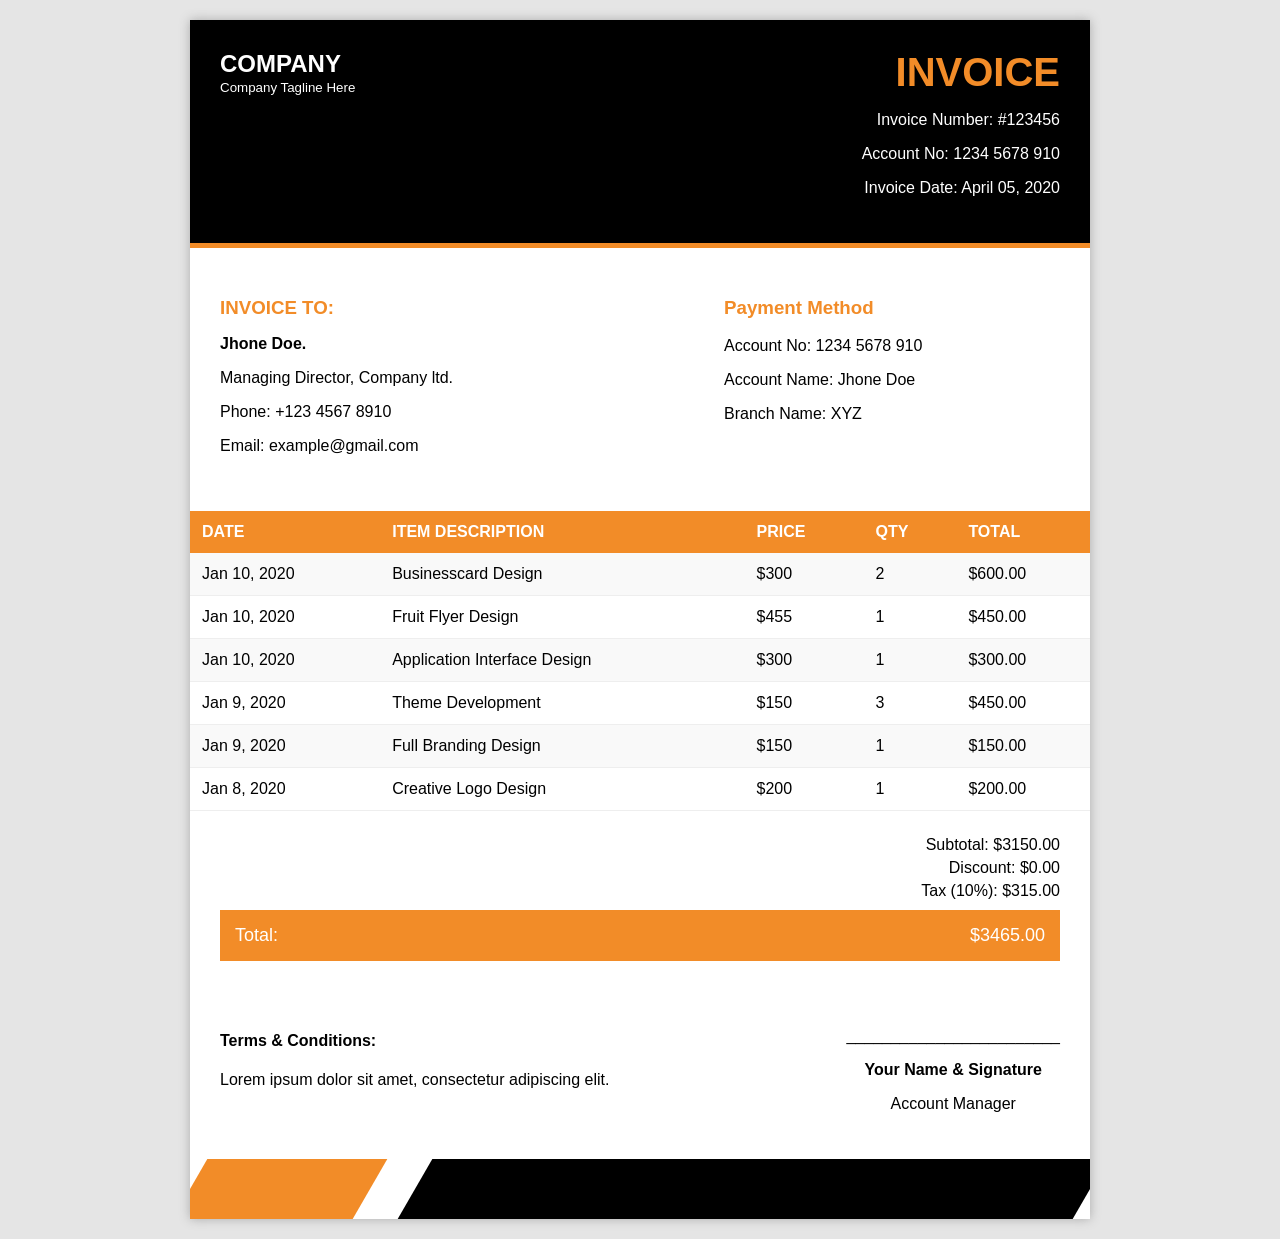
==== factura3/index.html @ 630507cb "Add files via upload" ====
<!DOCTYPE html>
<html lang="es">
<head>
<meta charset="UTF-8">
<title>Factura</title>

<style>

body{
    background:#e5e5e5;
    font-family:Arial;
    margin:0;
}

/* CONTENEDOR */
.factura{
    width:900px;
    margin:20px auto;
    background:white;
    box-shadow:0 0 10px #aaa;
    overflow:hidden;
}

/* HEADER */
.header{
    background:black;
    color:white;
    padding:30px;
    overflow:hidden;
    border-bottom:5px solid #f28c28;
}

.logo{
    float:left;
}

.logo h2{
    margin:0;
}

.titulo{
    float:right;
    text-align:right;
}

.titulo h1{
    margin:0;
    color:#f28c28;
    font-size:40px;
}

/* SECCION INFO */
.info{
    padding:30px;
    overflow:hidden;
}

.cliente{
    float:left;
    width:50%;
}

.cliente h3{
    color:#f28c28;
    margin-bottom:10px;
}

.pago{
    float:right;
    width:40%;
}

.pago h3{
    color:#f28c28;
}

/* TABLA */
.tabla{
    width:100%;
    border-collapse:collapse;
    margin-top:10px;
}

.tabla th{
    background:#f28c28;
    color:white;
    padding:12px;
    text-align:left;
}

.tabla td{
    padding:12px;
    border-bottom:1px solid #eee;
}

.tabla tr:nth-child(even){
    background:#f9f9f9;
}

/* RESUMEN */
.resumen{
    padding:20px 30px;
    text-align:right;
}

.resumen p{
    margin:5px 0;
}

/* TOTAL */
.total{
    background:#f28c28;
    color:white;
    padding:15px;
    margin-top:10px;
    font-size:18px;
    overflow:hidden;
}

.total .izq{
    float:left;
}

.total .der{
    float:right;
}

/* FOOTER */
.footer{
    padding:30px;
    overflow:hidden;
}

.terminos{
    float:left;
    width:60%;
}

.firma{
    float:right;
    text-align:center;
}

/* 🔥 LINEAS FINALES SIN POSITION */
.lineas-final{
    width:100%;
    height:60px;
    overflow:hidden;
}

/* naranja izquierda inclinada */
.naranja{
    width:20%;
    height:100%;
    background:#f28c28;
    float:left;
    transform:skewX(-30deg);
}

/* negro derecha */
.negro{
    width:75%;
    height:100%;
    background:rgb(0, 0, 0);
    float:right;
     transform:skewX(-30deg);
}

</style>
</head>

<body>

<div class="factura">

    <!-- HEADER -->
    <div class="header">
        <div class="logo">
            <h2>COMPANY</h2>
            <small>Company Tagline Here</small>
        </div>

        <div class="titulo">
            <h1>INVOICE</h1>
            <p>Invoice Number: #123456</p>
            <p>Account No: 1234 5678 910</p>
            <p>Invoice Date: April 05, 2020</p>
        </div>
    </div>

    <!-- INFO -->
    <div class="info">
        <div class="cliente">
            <h3>INVOICE TO:</h3>
            <p><b>Jhone Doe.</b></p>
            <p>Managing Director, Company ltd.</p>
            <p>Phone: +123 4567 8910</p>
            <p>Email: example@gmail.com</p>
        </div>

        <div class="pago">
            <h3>Payment Method</h3>
            <p>Account No: 1234 5678 910</p>
            <p>Account Name: Jhone Doe</p>
            <p>Branch Name: XYZ</p>
        </div>
    </div>

    <!-- TABLA -->
    <table class="tabla">
        <tr>
            <th>DATE</th>
            <th>ITEM DESCRIPTION</th>
            <th>PRICE</th>
            <th>QTY</th>
            <th>TOTAL</th>
        </tr>

        <tr>
            <td>Jan 10, 2020</td>
            <td>Businesscard Design</td>
            <td>$300</td>
            <td>2</td>
            <td>$600.00</td>
        </tr>

        <tr>
            <td>Jan 10, 2020</td>
            <td>Fruit Flyer Design</td>
            <td>$455</td>
            <td>1</td>
            <td>$450.00</td>
        </tr>

        <tr>
            <td>Jan 10, 2020</td>
            <td>Application Interface Design</td>
            <td>$300</td>
            <td>1</td>
            <td>$300.00</td>
        </tr>

        <tr>
            <td>Jan 9, 2020</td>
            <td>Theme Development</td>
            <td>$150</td>
            <td>3</td>
            <td>$450.00</td>
        </tr>

        <tr>
            <td>Jan 9, 2020</td>
            <td>Full Branding Design</td>
            <td>$150</td>
            <td>1</td>
            <td>$150.00</td>
        </tr>

        <tr>
            <td>Jan 8, 2020</td>
            <td>Creative Logo Design</td>
            <td>$200</td>
            <td>1</td>
            <td>$200.00</td>
        </tr>
    </table>

    <!-- RESUMEN -->
    <div class="resumen">
        <p>Subtotal: $3150.00</p>
        <p>Discount: $0.00</p>
        <p>Tax (10%): $315.00</p>

        <div class="total">
            <span class="izq">Total:</span>
            <span class="der">$3465.00</span>
        </div>
    </div>

    <!-- FOOTER -->
    <div class="footer">
        <div class="terminos">
            <h4>Terms & Conditions:</h4>
            <p>
                Lorem ipsum dolor sit amet, consectetur adipiscing elit.
            </p>
        </div>

        <div class="firma">
            <p>________________________</p>
            <p><b>Your Name & Signature</b></p>
            <p>Account Manager</p>
        </div>
    </div>

    <!-- FINAL -->
    <div class="lineas-final">
        <div class="naranja"></div>
        <div class="negro"></div>
    </div>

</div>

</body>
</html>
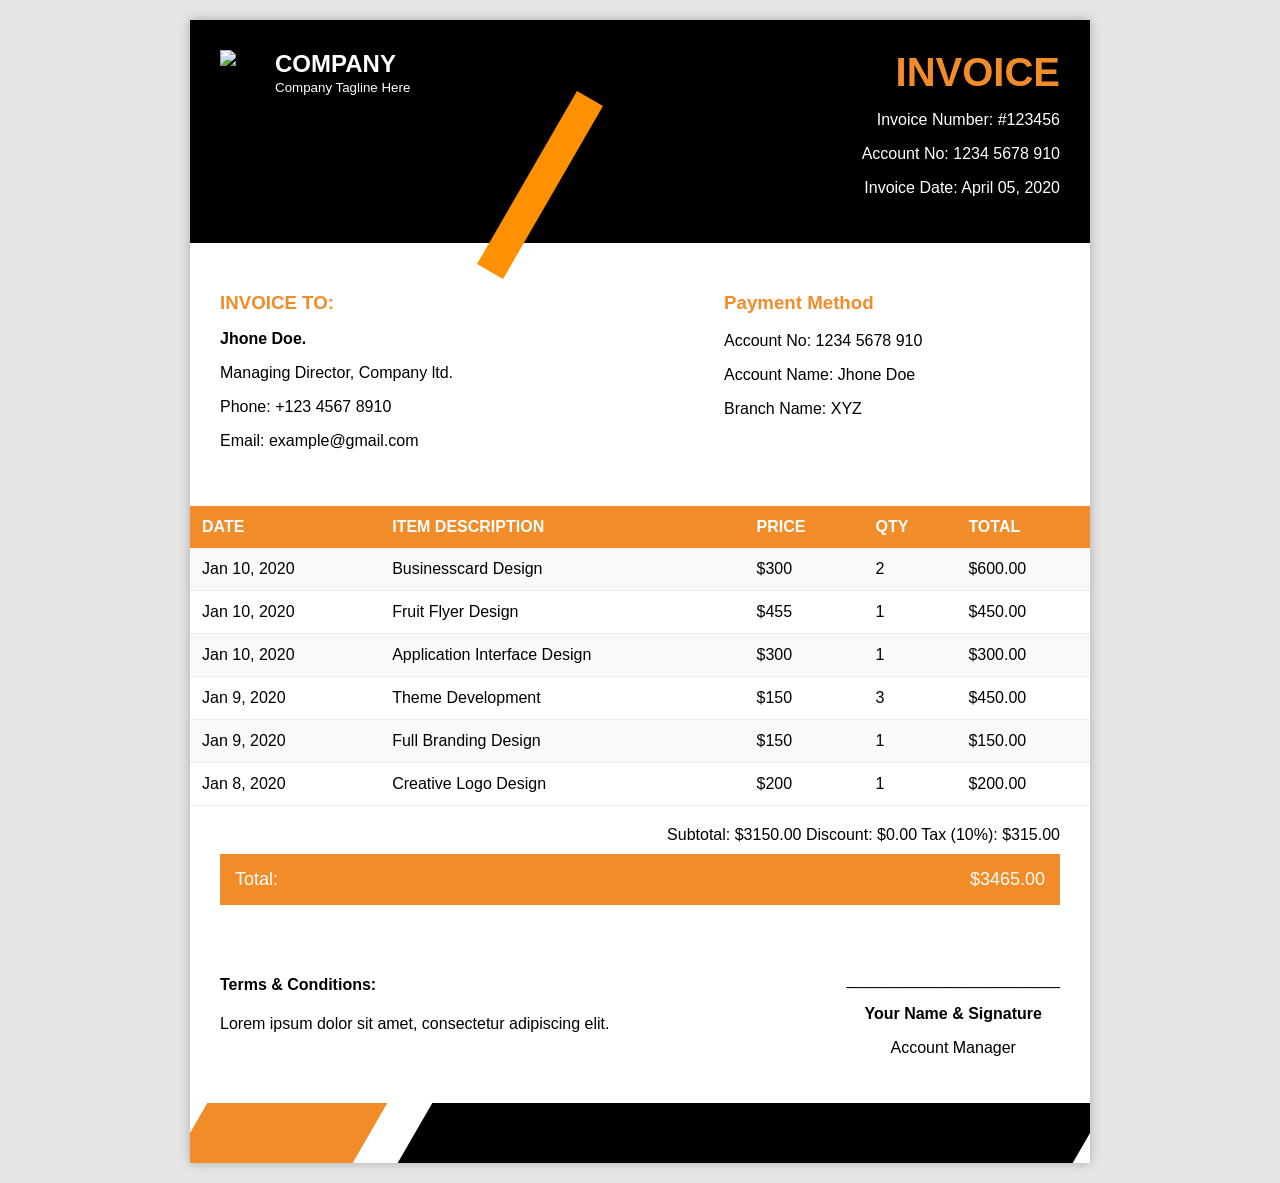
==== commit fd27e540: "Add files via upload" ====
--- a/factura3/index.html
+++ b/factura3/index.html
@@ -27,7 +27,7 @@
     color:white;
     padding:30px;
     overflow:hidden;
-    border-bottom:5px solid #f28c28;
+   
 }
 
 .logo{
@@ -141,7 +141,7 @@
     text-align:center;
 }
 
-/* 🔥 LINEAS FINALES SIN POSITION */
+/* LINEAS FINALES  */
 .lineas-final{
     width:100%;
     height:60px;
@@ -166,6 +166,27 @@
      transform:skewX(-30deg);
 }
 
+.linea {
+  width: 200px;
+  height: 30px;
+  background: rgb(255, 145, 0);
+  transform: rotate(-240deg);
+  margin-left: 250px;
+  position: absolute;
+  top: 170px;
+}
+
+/* 🔹 SOLO AGREGADO */
+.img-logo{
+   width: 45px;
+   float:left;
+   margin-right:10px;
+}
+
+.texto-logo{
+   float:left;
+}
+
 </style>
 </head>
 
@@ -176,8 +197,16 @@
     <!-- HEADER -->
     <div class="header">
         <div class="logo">
-            <h2>COMPANY</h2>
-            <small>Company Tagline Here</small>
+
+            <!-- 🔹 SOLO AGREGADO -->
+            <img src="/portafolio/imagenes/z.jpg" class="img-logo">
+
+            <!-- 🔹 SOLO AGREGADO -->
+            <div class="texto-logo">
+                <h2>COMPANY</h2>
+                <small>Company Tagline Here</small>
+            </div>
+
         </div>
 
         <div class="titulo">
@@ -267,9 +296,12 @@
 
     <!-- RESUMEN -->
     <div class="resumen">
-        <p>Subtotal: $3150.00</p>
-        <p>Discount: $0.00</p>
-        <p>Tax (10%): $315.00</p>
+        <span class="izq">Subtotal:</span>
+        <span class="der">$3150.00</span>
+         <span class="izq">Discount:</span>
+         <span class="der">$0.00</span>
+          <span class="izq">Tax (10%):</span>
+          <span class="der">$315.00</span>
 
         <div class="total">
             <span class="izq">Total:</span>
@@ -298,6 +330,7 @@
         <div class="naranja"></div>
         <div class="negro"></div>
     </div>
+    <div class="linea"></div>
 
 </div>
 
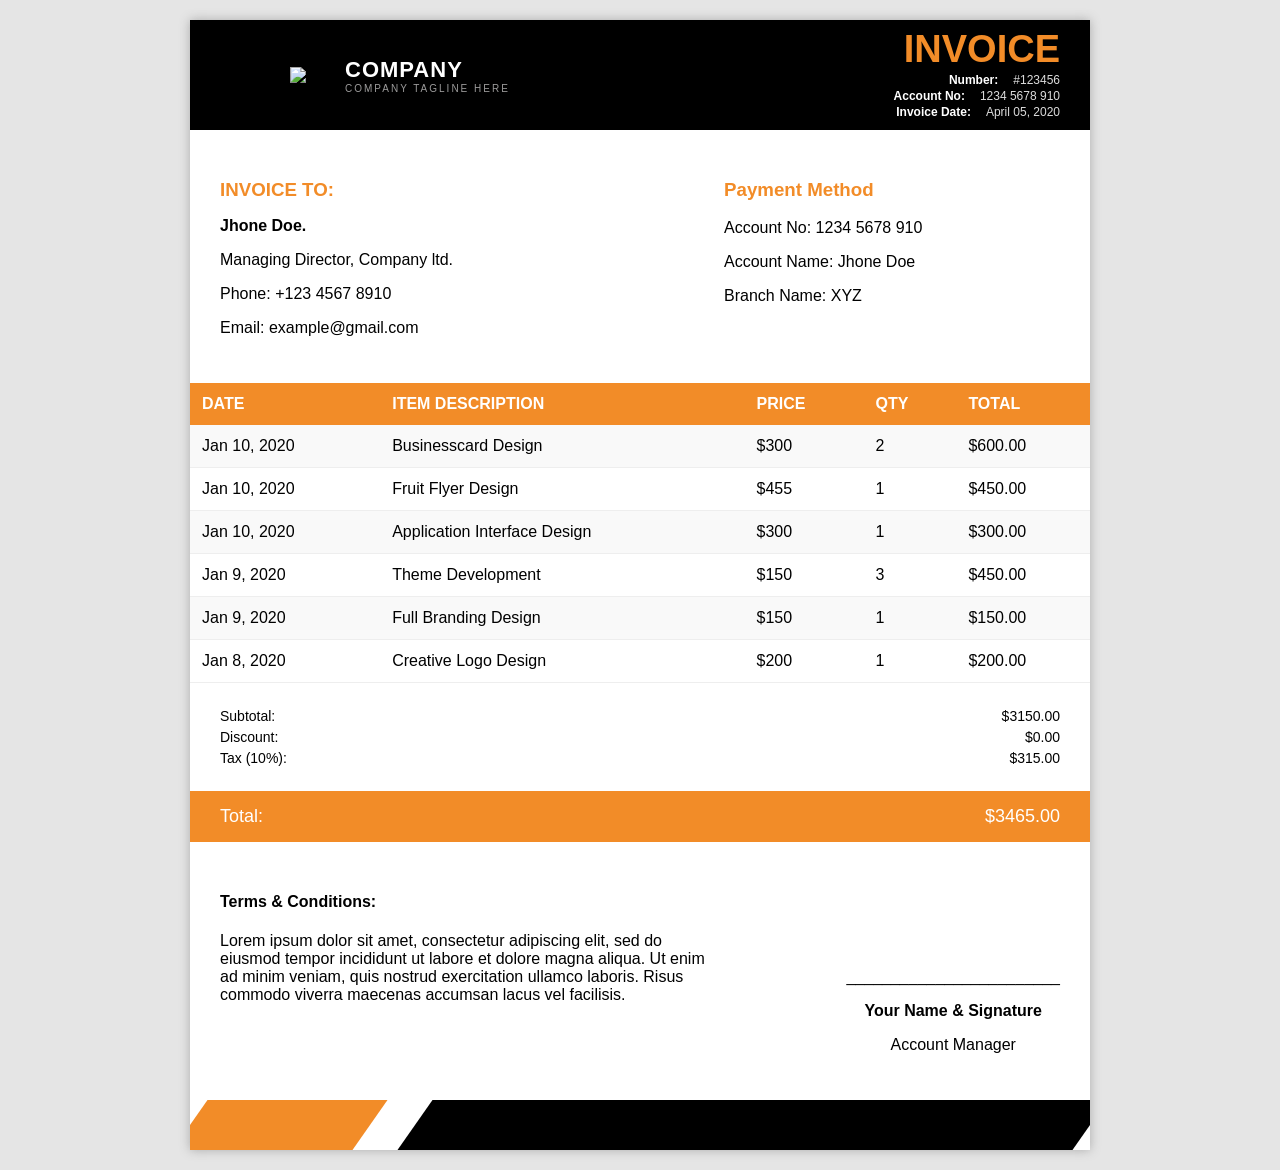
==== commit ff264fd6: "Add files via upload" ====
--- a/factura3/index.html
+++ b/factura3/index.html
@@ -12,7 +12,6 @@
     margin:0;
 }
 
-/* CONTENEDOR */
 .factura{
     width:900px;
     margin:20px auto;
@@ -25,31 +24,89 @@
 .header{
     background:black;
     color:white;
-    padding:30px;
-    overflow:hidden;
-   
+    height:110px;
+    display:flex;
+    align-items:center;
+    overflow:hidden;
+    
+}
+
+.logo-bloque{
+    background:#000000;
+    height:100%;
+    display:flex;
+    align-items:center;
+    padding:0 100px;
+    flex-shrink:0;
+    
+    
 }
 
 .logo{
-    float:left;
+    display:flex;
+    align-items:center;
+    gap:10px;
 }
 
 .logo h2{
     margin:0;
+    font-size:22px;
+    font-weight:bold;
+    letter-spacing:1px;
+}
+
+.logo small{
+    display:block;
+    font-size:10px;
+    color:#9c9b9b;
+    letter-spacing:2px;
+    text-transform:uppercase;
+}
+
+.img-logo{
+    width:45px;
+}
+
+
+
+.titulo-bloque{
+    background:#000000;
+    height:100%;
+    flex:1;
+    display:flex;
+    align-items:center;
+    justify-content:flex-end;
+    padding:0 30px;
+    
+    
+      
 }
 
 .titulo{
-    float:right;
     text-align:right;
 }
 
 .titulo h1{
-    margin:0;
+    margin:0 0 5px 0;
     color:#f28c28;
-    font-size:40px;
-}
-
-/* SECCION INFO */
+    font-size:38px;
+    line-height:1;
+}
+
+.titulo p{
+    margin:2px 0;
+    font-size:12px;
+    color:#ddd;
+    display:flex;
+    justify-content:flex-end;
+    gap:15px;
+}
+
+.titulo p span:first-child{
+    color:#ffffff;
+}
+
+/* INFO */
 .info{
     padding:30px;
     overflow:hidden;
@@ -78,7 +135,6 @@
 .tabla{
     width:100%;
     border-collapse:collapse;
-    margin-top:10px;
 }
 
 .tabla th{
@@ -100,29 +156,35 @@
 /* RESUMEN */
 .resumen{
     padding:20px 30px;
+}
+
+.resumen-fila{
+    display:flex;
+    justify-content:flex-end;
+    margin:5px 0;
+    font-size:14px;
+}
+
+.resumen-fila .etiqueta{
+    width:750px;
+    text-align:left;
+    color:#000;
+}
+
+.resumen-fila .valor{
+    width:120px;
     text-align:right;
-}
-
-.resumen p{
-    margin:5px 0;
+    color:#000;
 }
 
 /* TOTAL */
 .total{
     background:#f28c28;
     color:white;
-    padding:15px;
-    margin-top:10px;
+    padding:15px 30px;
     font-size:18px;
-    overflow:hidden;
-}
-
-.total .izq{
-    float:left;
-}
-
-.total .der{
-    float:right;
+    display:flex;
+    justify-content:space-between;
 }
 
 /* FOOTER */
@@ -139,52 +201,30 @@
 .firma{
     float:right;
     text-align:center;
-}
-
-/* LINEAS FINALES  */
+    margin-top:80px;
+}
+
+/* LINEAS FINALES */
 .lineas-final{
     width:100%;
-    height:60px;
-    overflow:hidden;
-}
-
-/* naranja izquierda inclinada */
+    height:50px;
+    overflow:hidden;
+    display:flex;
+}
+
 .naranja{
     width:20%;
     height:100%;
     background:#f28c28;
-    float:left;
-    transform:skewX(-30deg);
-}
-
-/* negro derecha */
+    transform:skewX(-35deg);
+}
+
 .negro{
     width:75%;
     height:100%;
-    background:rgb(0, 0, 0);
-    float:right;
-     transform:skewX(-30deg);
-}
-
-.linea {
-  width: 200px;
-  height: 30px;
-  background: rgb(255, 145, 0);
-  transform: rotate(-240deg);
-  margin-left: 250px;
-  position: absolute;
-  top: 170px;
-}
-
-/* 🔹 SOLO AGREGADO */
-.img-logo{
-   width: 45px;
-   float:left;
-   margin-right:10px;
-}
-
-.texto-logo{
-   float:left;
+    background:#000;
+    margin-left:auto;
+    transform:skewX(-35deg);
 }
 
 </style>
@@ -196,25 +236,26 @@
 
     <!-- HEADER -->
     <div class="header">
-        <div class="logo">
-
-            <!-- 🔹 SOLO AGREGADO -->
-            <img src="/portafolio/imagenes/z.jpg" class="img-logo">
-
-            <!-- 🔹 SOLO AGREGADO -->
-            <div class="texto-logo">
-                <h2>COMPANY</h2>
-                <small>Company Tagline Here</small>
+
+        <div class="logo-bloque">
+            <div class="logo">
+                <img src="/portafolio/imagenes/z.jpg" class="img-logo">
+                <div>
+                    <h2>COMPANY</h2>
+                    <small>Company Tagline Here</small>
+                </div>
             </div>
-
-        </div>
-
-        <div class="titulo">
-            <h1>INVOICE</h1>
-            <p>Invoice Number: #123456</p>
-            <p>Account No: 1234 5678 910</p>
-            <p>Invoice Date: April 05, 2020</p>
-        </div>
+        </div>
+
+        <div class="titulo-bloque">
+            <div class="titulo">
+                <h1>INVOICE</h1>
+                <p><span><strong>Number:</strong></span><span>#123456</span></p>
+                <p><span><strong>Account No:</strong></span><span>1234 5678 910</span></p>
+                <p><span><strong>Invoice Date:</strong></span><span>April 05, 2020</span></p>
+            </div>
+        </div>
+
     </div>
 
     <!-- INFO -->
@@ -244,7 +285,6 @@
             <th>QTY</th>
             <th>TOTAL</th>
         </tr>
-
         <tr>
             <td>Jan 10, 2020</td>
             <td>Businesscard Design</td>
@@ -252,7 +292,6 @@
             <td>2</td>
             <td>$600.00</td>
         </tr>
-
         <tr>
             <td>Jan 10, 2020</td>
             <td>Fruit Flyer Design</td>
@@ -260,7 +299,6 @@
             <td>1</td>
             <td>$450.00</td>
         </tr>
-
         <tr>
             <td>Jan 10, 2020</td>
             <td>Application Interface Design</td>
@@ -268,7 +306,6 @@
             <td>1</td>
             <td>$300.00</td>
         </tr>
-
         <tr>
             <td>Jan 9, 2020</td>
             <td>Theme Development</td>
@@ -276,7 +313,6 @@
             <td>3</td>
             <td>$450.00</td>
         </tr>
-
         <tr>
             <td>Jan 9, 2020</td>
             <td>Full Branding Design</td>
@@ -284,7 +320,6 @@
             <td>1</td>
             <td>$150.00</td>
         </tr>
-
         <tr>
             <td>Jan 8, 2020</td>
             <td>Creative Logo Design</td>
@@ -296,28 +331,37 @@
 
     <!-- RESUMEN -->
     <div class="resumen">
-        <span class="izq">Subtotal:</span>
-        <span class="der">$3150.00</span>
-         <span class="izq">Discount:</span>
-         <span class="der">$0.00</span>
-          <span class="izq">Tax (10%):</span>
-          <span class="der">$315.00</span>
-
-        <div class="total">
-            <span class="izq">Total:</span>
-            <span class="der">$3465.00</span>
-        </div>
+
+        <div class="resumen-fila">
+            <span class="etiqueta">Subtotal:</span>
+            <span class="valor">$3150.00</span>
+        </div>
+
+        <div class="resumen-fila">
+            <span class="etiqueta">Discount:</span>
+            <span class="valor">$0.00</span>
+        </div>
+
+        <div class="resumen-fila">
+            <span class="etiqueta">Tax (10%):</span>
+            <span class="valor">$315.00</span>
+        </div>
+
+    </div>
+
+    <!-- TOTAL -->
+    <div class="total">
+        <span>Total:</span>
+        <span>$3465.00</span>
     </div>
 
     <!-- FOOTER -->
     <div class="footer">
         <div class="terminos">
             <h4>Terms & Conditions:</h4>
-            <p>
-                Lorem ipsum dolor sit amet, consectetur adipiscing elit.
-            </p>
-        </div>
-
+            <p>Lorem ipsum dolor sit amet, consectetur adipiscing elit, sed do eiusmod 
+                tempor incididunt ut labore et dolore magna aliqua. Ut enim ad minim veniam, quis nostrud exercitation ullamco laboris. Risus commodo viverra maecenas accumsan lacus vel facilisis.</p>
+        </div>
         <div class="firma">
             <p>________________________</p>
             <p><b>Your Name & Signature</b></p>
@@ -330,7 +374,6 @@
         <div class="naranja"></div>
         <div class="negro"></div>
     </div>
-    <div class="linea"></div>
 
 </div>
 
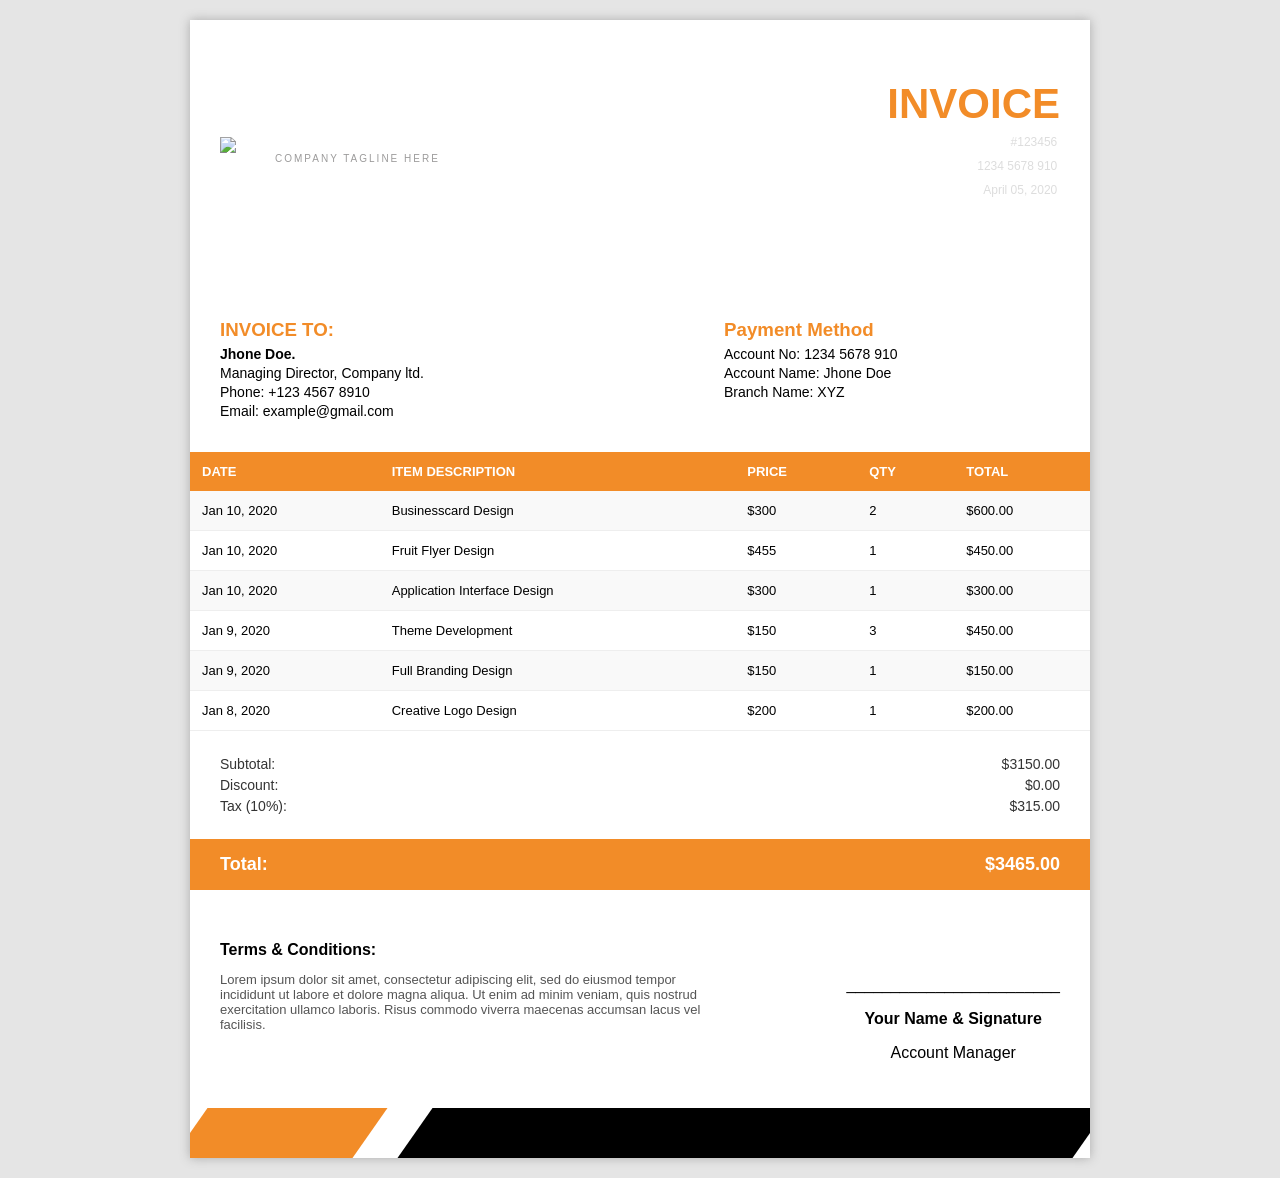
==== commit b671b9cc: "Add files via upload" ====
--- a/factura3/index.html
+++ b/factura3/index.html
@@ -20,26 +20,26 @@
     overflow:hidden;
 }
 
-/* HEADER */
+/* HEADER CON IMAGEN DE FONDO */
 .header{
-    background:black;
+    background-image: url(/portafolio/imagenes/b.jpg);
+    background-size: 100% 100%;
+    background-repeat: no-repeat;
+    background-position: center;
     color:white;
-    height:110px;
+    height:250px;
     display:flex;
     align-items:center;
     overflow:hidden;
-    
-}
-
+}
+
+/* LOGO BLOQUE IZQUIERDO */
 .logo-bloque{
-    background:#000000;
     height:100%;
     display:flex;
     align-items:center;
-    padding:0 100px;
+    padding:0 30px;
     flex-shrink:0;
-    
-    
 }
 
 .logo{
@@ -67,19 +67,19 @@
     width:45px;
 }
 
-
-
+/* ESPACIO CENTRAL */
+.espacio{
+    flex:1;
+}
+
+/* TITULO BLOQUE DERECHO */
 .titulo-bloque{
-    background:#000000;
     height:100%;
-    flex:1;
     display:flex;
     align-items:center;
     justify-content:flex-end;
     padding:0 30px;
-    
-    
-      
+    flex-shrink:0;
 }
 
 .titulo{
@@ -87,19 +87,20 @@
 }
 
 .titulo h1{
-    margin:0 0 5px 0;
+    margin:0 0 6px 0;
     color:#f28c28;
-    font-size:38px;
+    font-size:42px;
     line-height:1;
+    font-weight:bold;
 }
 
 .titulo p{
-    margin:2px 0;
+    margin:10px 0;
     font-size:12px;
     color:#ddd;
     display:flex;
-    justify-content:flex-end;
-    gap:15px;
+    justify-content:space-between;
+    width:170px;
 }
 
 .titulo p span:first-child{
@@ -119,7 +120,12 @@
 
 .cliente h3{
     color:#f28c28;
-    margin-bottom:10px;
+    margin-bottom:5px;
+}
+
+.cliente p{
+    margin:3px 0;
+    font-size:14px;
 }
 
 .pago{
@@ -129,6 +135,12 @@
 
 .pago h3{
     color:#f28c28;
+    margin-bottom:5px;
+}
+
+.pago p{
+    margin:3px 0;
+    font-size:14px;
 }
 
 /* TABLA */
@@ -142,11 +154,13 @@
     color:white;
     padding:12px;
     text-align:left;
+    font-size:13px;
 }
 
 .tabla td{
     padding:12px;
     border-bottom:1px solid #eee;
+    font-size:13px;
 }
 
 .tabla tr:nth-child(even){
@@ -168,13 +182,13 @@
 .resumen-fila .etiqueta{
     width:750px;
     text-align:left;
-    color:#000;
+    color:#333;
 }
 
 .resumen-fila .valor{
     width:120px;
     text-align:right;
-    color:#000;
+    color:#333;
 }
 
 /* TOTAL */
@@ -183,6 +197,7 @@
     color:white;
     padding:15px 30px;
     font-size:18px;
+    font-weight:bold;
     display:flex;
     justify-content:space-between;
 }
@@ -198,10 +213,19 @@
     width:60%;
 }
 
+.terminos h4{
+    margin-bottom:5px;
+}
+
+.terminos p{
+    font-size:13px;
+    color:#555;
+}
+
 .firma{
     float:right;
     text-align:center;
-    margin-top:80px;
+    margin-top:40px;
 }
 
 /* LINEAS FINALES */
@@ -234,9 +258,10 @@
 
 <div class="factura">
 
-    <!-- HEADER -->
+    <!-- HEADER CON IMAGEN DE FONDO -->
     <div class="header">
 
+        <!-- LOGO IZQUIERDO -->
         <div class="logo-bloque">
             <div class="logo">
                 <img src="/portafolio/imagenes/z.jpg" class="img-logo">
@@ -247,10 +272,14 @@
             </div>
         </div>
 
+        <!-- ESPACIO CENTRAL (donde están las franjas de la imagen) -->
+        <div class="espacio"></div>
+
+        <!-- TITULO DERECHO -->
         <div class="titulo-bloque">
             <div class="titulo">
                 <h1>INVOICE</h1>
-                <p><span><strong>Number:</strong></span><span>#123456</span></p>
+                <p><span><strong>Invoice Number:</strong></span><span>#123456</span></p>
                 <p><span><strong>Account No:</strong></span><span>1234 5678 910</span></p>
                 <p><span><strong>Invoice Date:</strong></span><span>April 05, 2020</span></p>
             </div>
@@ -331,22 +360,18 @@
 
     <!-- RESUMEN -->
     <div class="resumen">
-
         <div class="resumen-fila">
             <span class="etiqueta">Subtotal:</span>
             <span class="valor">$3150.00</span>
         </div>
-
         <div class="resumen-fila">
             <span class="etiqueta">Discount:</span>
             <span class="valor">$0.00</span>
         </div>
-
         <div class="resumen-fila">
             <span class="etiqueta">Tax (10%):</span>
             <span class="valor">$315.00</span>
         </div>
-
     </div>
 
     <!-- TOTAL -->
@@ -359,8 +384,10 @@
     <div class="footer">
         <div class="terminos">
             <h4>Terms & Conditions:</h4>
-            <p>Lorem ipsum dolor sit amet, consectetur adipiscing elit, sed do eiusmod 
-                tempor incididunt ut labore et dolore magna aliqua. Ut enim ad minim veniam, quis nostrud exercitation ullamco laboris. Risus commodo viverra maecenas accumsan lacus vel facilisis.</p>
+            <p>Lorem ipsum dolor sit amet, consectetur adipiscing elit, sed do eiusmod
+                tempor incididunt ut labore et dolore magna aliqua. Ut enim ad minim veniam,
+                quis nostrud exercitation ullamco laboris. Risus commodo viverra maecenas
+                accumsan lacus vel facilisis.</p>
         </div>
         <div class="firma">
             <p>________________________</p>
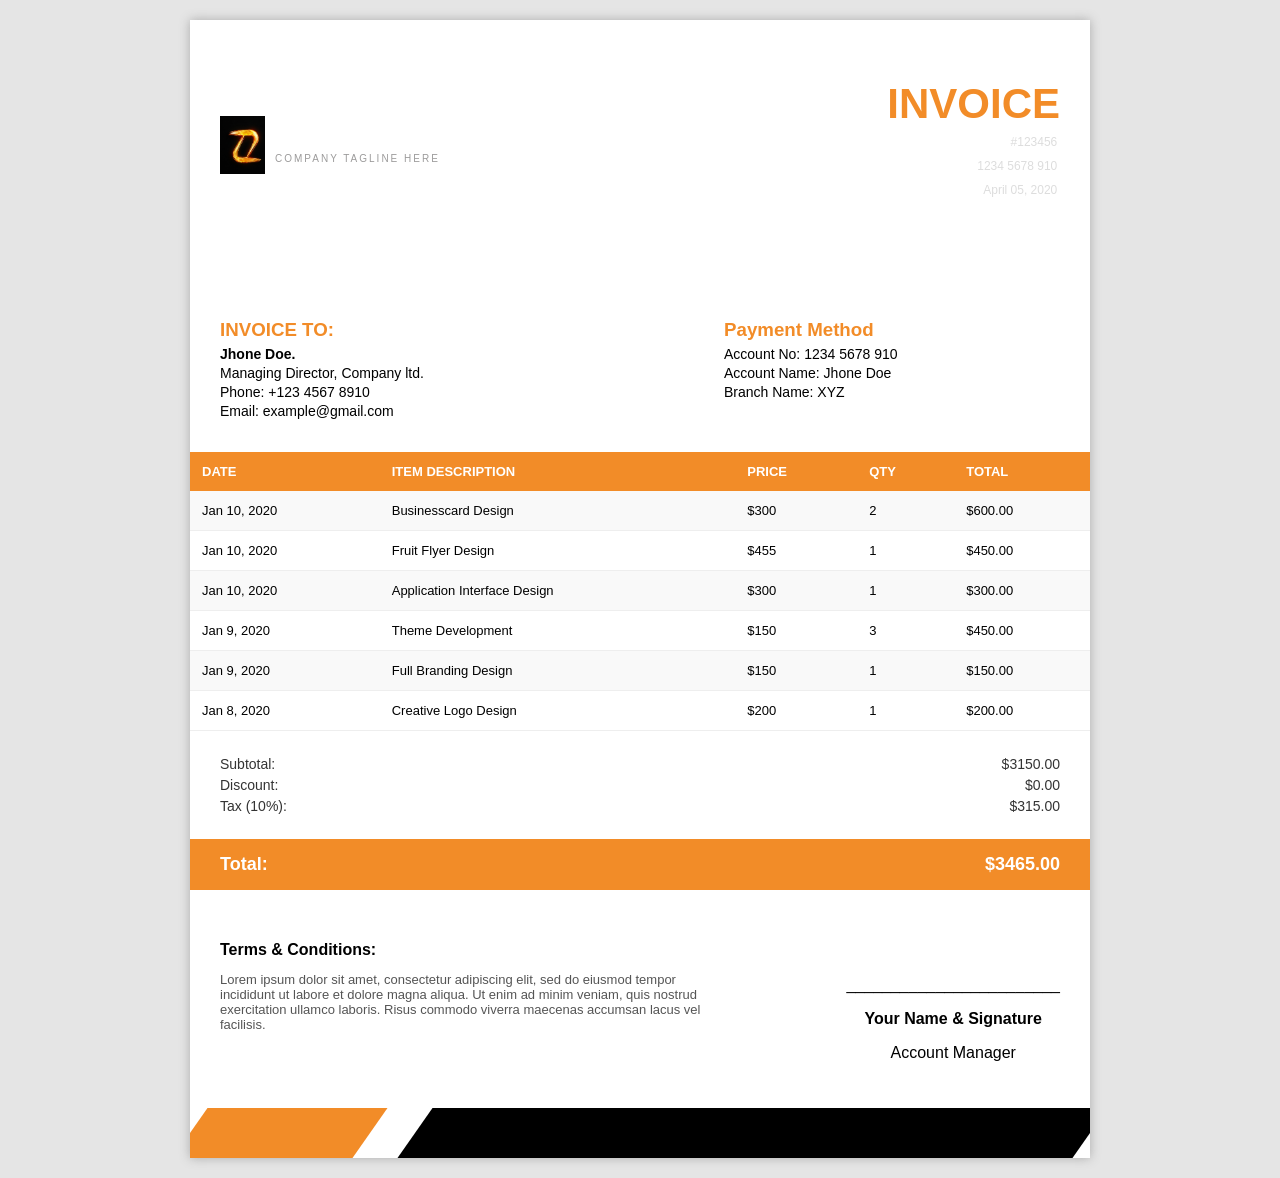
==== commit 13d18593: "Add files via upload" ====
--- a/factura3/index.html
+++ b/factura3/index.html
@@ -2,6 +2,7 @@
 <html lang="es">
 <head>
 <meta charset="UTF-8">
+<meta name="viewport" content="width=device-width, initial-scale=1.0">
 <title>Factura</title>
 
 <style>
@@ -143,6 +144,13 @@
     font-size:14px;
 }
 
+/* CONTENEDOR TABLA */
+.tabla-contenedor{
+    width:100%;
+    overflow-x:auto;
+    -webkit-overflow-scrolling:touch;
+}
+
 /* TABLA */
 .tabla{
     width:100%;
@@ -251,6 +259,218 @@
     transform:skewX(-35deg);
 }
 
+
+
+@media (min-width: 300px) and (max-width: 520px) {
+
+    .factura {
+        width: 100%;
+        margin: 0;
+        box-shadow: none;
+    }
+
+    .header {
+        flex-direction: column;
+        align-items: flex-start;
+        height: auto;
+        padding: 16px;
+    }
+
+    .logo-bloque {
+        height: auto;
+        padding: 0;
+        margin-bottom: 12px;
+    }
+
+    .logo h2 { font-size: 16px; }
+    .img-logo { width: 32px; }
+
+    .espacio { display: none; }
+
+    .titulo-bloque {
+        height: auto;
+        padding: 0;
+        width: 100%;
+        justify-content: flex-start;
+    }
+
+    .titulo { text-align: left; }
+    .titulo h1 { font-size: 28px; }
+
+    .titulo p {
+        width: 100%;
+        font-size: 10px;
+        margin: 4px 0;
+        color: #f28c28;
+    }
+
+    .titulo p span:first-child {
+        color: #f28c28;
+    }
+
+    .info { padding: 16px; }
+
+    .cliente, .pago {
+        float: none;
+        width: 100%;
+    }
+
+    .cliente { margin-bottom: 14px; }
+    .cliente p, .pago p { font-size: 12px; }
+
+    .tabla-contenedor {
+        overflow-x: scroll;
+    }
+
+    .tabla {
+        width: 520px;
+        min-width: 520px;
+    }
+
+    .tabla th {
+        font-size: 11px;
+        padding: 9px 8px;
+        white-space: nowrap;
+    }
+
+    .tabla td {
+        font-size: 11px;
+        padding: 8px;
+        white-space: nowrap;
+    }
+
+    .resumen { padding: 10px 16px; }
+
+    .resumen-fila { font-size: 12px; }
+
+    .resumen-fila .etiqueta {
+        width: auto;
+        flex: 1;
+    }
+
+    .resumen-fila .valor {
+        width: auto;
+        white-space: nowrap;
+        margin-left: 10px;
+    }
+
+    .total {
+        font-size: 14px;
+        padding: 10px 16px;
+    }
+
+    .footer { padding: 16px; }
+
+    .terminos {
+        float: none;
+        width: 100%;
+        margin-bottom: 16px;
+    }
+
+    .terminos p { font-size: 11px; }
+
+    .firma {
+        float: none;
+        margin-top: 0;
+        text-align: center;
+        width: 100%;
+    }
+
+    .lineas-final { height: 30px; }
+}
+
+
+@media (min-width: 520px) and (max-width: 700px) {
+
+    .factura {
+        width: 100%;
+        margin: 10px auto;
+        box-shadow: 0 0 8px #aaa;
+    }
+
+    .header {
+        height: 180px;
+    }
+
+    .logo-bloque {
+        padding: 0 20px;
+    }
+
+    .logo h2 { font-size: 18px; }
+    .img-logo { width: 38px; }
+
+    .titulo-bloque {
+        padding: 0 20px;
+    }
+
+    .titulo h1 { font-size: 34px; }
+
+    .titulo p {
+        font-size: 11px;
+        width: 150px;
+        margin: 6px 0;
+    }
+
+    .info { padding: 20px; }
+
+    .cliente { width: 55%; }
+    .cliente p { font-size: 13px; }
+
+    .pago { width: 38%; }
+    .pago p { font-size: 13px; }
+
+    .tabla-contenedor {
+        overflow-x: scroll;
+    }
+
+    .tabla {
+        width: 700px;
+        min-width: 700px;
+    }
+
+    .tabla th {
+        font-size: 12px;
+        padding: 10px 8px;
+        white-space: nowrap;
+    }
+
+    .tabla td {
+        font-size: 12px;
+        padding: 10px 8px;
+        white-space: nowrap;
+    }
+
+    .resumen { padding: 16px 20px; }
+
+    .resumen-fila { font-size: 13px; }
+
+    .resumen-fila .etiqueta {
+        width: auto;
+        flex: 1;
+    }
+
+    .resumen-fila .valor {
+        width: auto;
+        white-space: nowrap;
+        margin-left: 10px;
+    }
+
+    .total {
+        font-size: 16px;
+        padding: 12px 20px;
+    }
+
+    .footer { padding: 20px; }
+
+    .terminos { width: 58%; }
+    .terminos p { font-size: 12px; }
+
+    .firma { margin-top: 30px; }
+    .firma p { font-size: 12px; }
+
+    .lineas-final { height: 40px; }
+}
+
 </style>
 </head>
 
@@ -258,13 +478,10 @@
 
 <div class="factura">
 
-    <!-- HEADER CON IMAGEN DE FONDO -->
     <div class="header">
-
-        <!-- LOGO IZQUIERDO -->
         <div class="logo-bloque">
             <div class="logo">
-                <img src="/portafolio/imagenes/z.jpg" class="img-logo">
+                <img src="../imagenes/z.jpg" class="img-logo">
                 <div>
                     <h2>COMPANY</h2>
                     <small>Company Tagline Here</small>
@@ -272,10 +489,8 @@
             </div>
         </div>
 
-        <!-- ESPACIO CENTRAL (donde están las franjas de la imagen) -->
         <div class="espacio"></div>
 
-        <!-- TITULO DERECHO -->
         <div class="titulo-bloque">
             <div class="titulo">
                 <h1>INVOICE</h1>
@@ -284,10 +499,8 @@
                 <p><span><strong>Invoice Date:</strong></span><span>April 05, 2020</span></p>
             </div>
         </div>
-
     </div>
 
-    <!-- INFO -->
     <div class="info">
         <div class="cliente">
             <h3>INVOICE TO:</h3>
@@ -305,60 +518,60 @@
         </div>
     </div>
 
-    <!-- TABLA -->
-    <table class="tabla">
-        <tr>
-            <th>DATE</th>
-            <th>ITEM DESCRIPTION</th>
-            <th>PRICE</th>
-            <th>QTY</th>
-            <th>TOTAL</th>
-        </tr>
-        <tr>
-            <td>Jan 10, 2020</td>
-            <td>Businesscard Design</td>
-            <td>$300</td>
-            <td>2</td>
-            <td>$600.00</td>
-        </tr>
-        <tr>
-            <td>Jan 10, 2020</td>
-            <td>Fruit Flyer Design</td>
-            <td>$455</td>
-            <td>1</td>
-            <td>$450.00</td>
-        </tr>
-        <tr>
-            <td>Jan 10, 2020</td>
-            <td>Application Interface Design</td>
-            <td>$300</td>
-            <td>1</td>
-            <td>$300.00</td>
-        </tr>
-        <tr>
-            <td>Jan 9, 2020</td>
-            <td>Theme Development</td>
-            <td>$150</td>
-            <td>3</td>
-            <td>$450.00</td>
-        </tr>
-        <tr>
-            <td>Jan 9, 2020</td>
-            <td>Full Branding Design</td>
-            <td>$150</td>
-            <td>1</td>
-            <td>$150.00</td>
-        </tr>
-        <tr>
-            <td>Jan 8, 2020</td>
-            <td>Creative Logo Design</td>
-            <td>$200</td>
-            <td>1</td>
-            <td>$200.00</td>
-        </tr>
-    </table>
-
-    <!-- RESUMEN -->
+    <div class="tabla-contenedor">
+        <table class="tabla">
+            <tr>
+                <th>DATE</th>
+                <th>ITEM DESCRIPTION</th>
+                <th>PRICE</th>
+                <th>QTY</th>
+                <th>TOTAL</th>
+            </tr>
+            <tr>
+                <td>Jan 10, 2020</td>
+                <td>Businesscard Design</td>
+                <td>$300</td>
+                <td>2</td>
+                <td>$600.00</td>
+            </tr>
+            <tr>
+                <td>Jan 10, 2020</td>
+                <td>Fruit Flyer Design</td>
+                <td>$455</td>
+                <td>1</td>
+                <td>$450.00</td>
+            </tr>
+            <tr>
+                <td>Jan 10, 2020</td>
+                <td>Application Interface Design</td>
+                <td>$300</td>
+                <td>1</td>
+                <td>$300.00</td>
+            </tr>
+            <tr>
+                <td>Jan 9, 2020</td>
+                <td>Theme Development</td>
+                <td>$150</td>
+                <td>3</td>
+                <td>$450.00</td>
+            </tr>
+            <tr>
+                <td>Jan 9, 2020</td>
+                <td>Full Branding Design</td>
+                <td>$150</td>
+                <td>1</td>
+                <td>$150.00</td>
+            </tr>
+            <tr>
+                <td>Jan 8, 2020</td>
+                <td>Creative Logo Design</td>
+                <td>$200</td>
+                <td>1</td>
+                <td>$200.00</td>
+            </tr>
+        </table>
+    </div>
+
     <div class="resumen">
         <div class="resumen-fila">
             <span class="etiqueta">Subtotal:</span>
@@ -374,13 +587,11 @@
         </div>
     </div>
 
-    <!-- TOTAL -->
     <div class="total">
         <span>Total:</span>
         <span>$3465.00</span>
     </div>
 
-    <!-- FOOTER -->
     <div class="footer">
         <div class="terminos">
             <h4>Terms & Conditions:</h4>
@@ -396,7 +607,6 @@
         </div>
     </div>
 
-    <!-- FINAL -->
     <div class="lineas-final">
         <div class="naranja"></div>
         <div class="negro"></div>
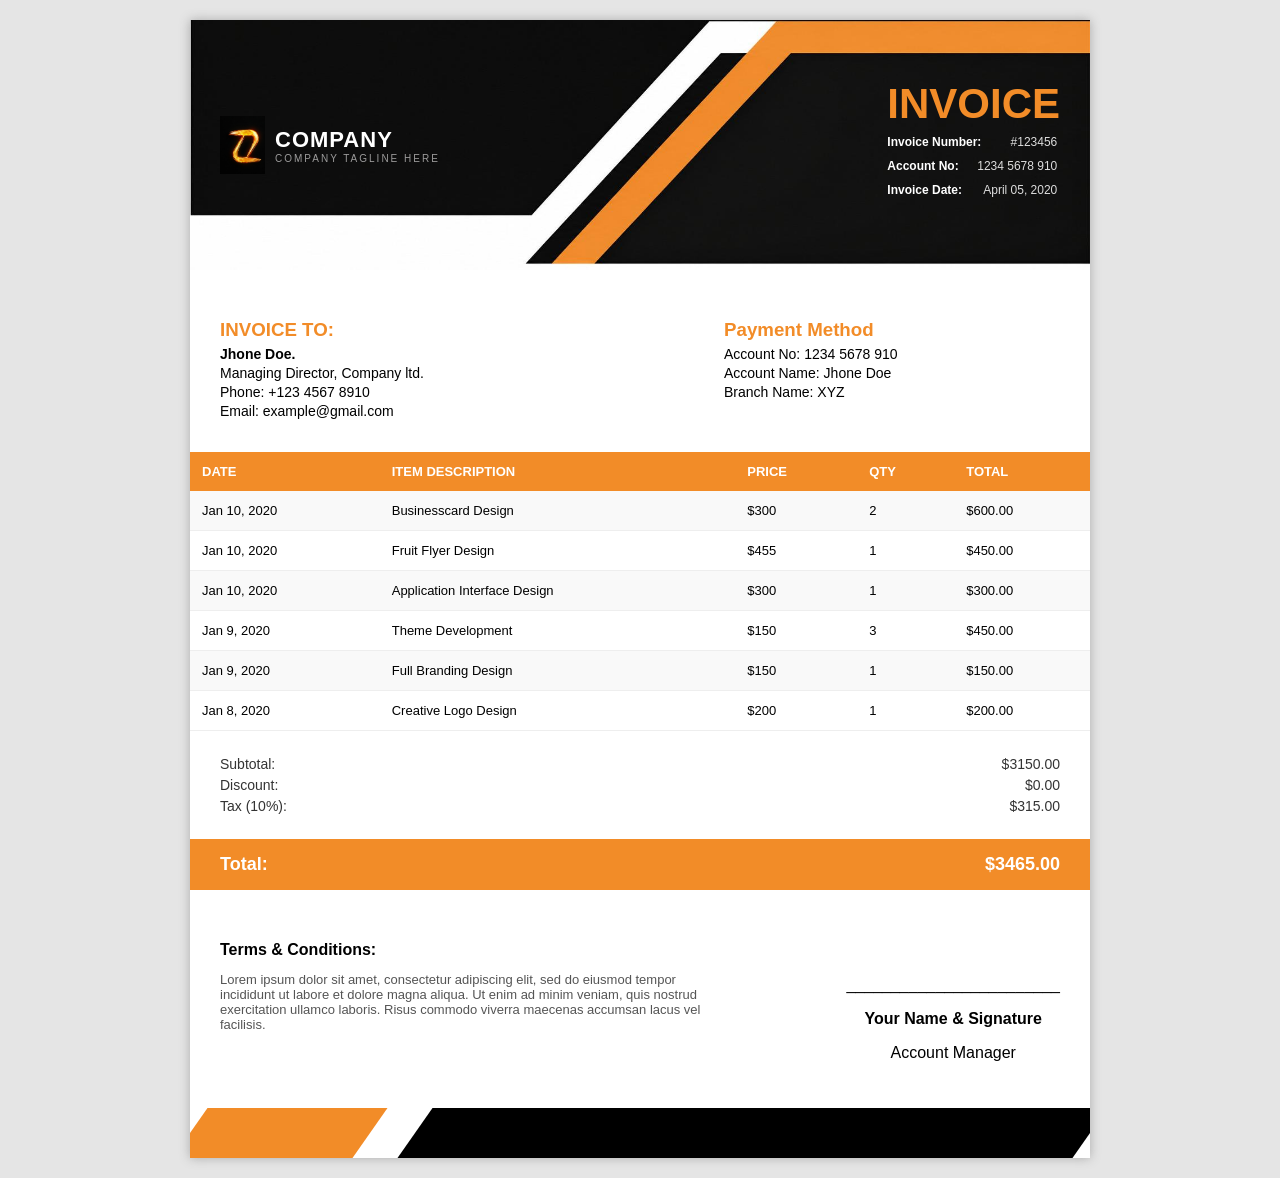
==== commit c90af166: "Add files via upload" ====
--- a/factura3/index.html
+++ b/factura3/index.html
@@ -23,7 +23,7 @@
 
 /* HEADER CON IMAGEN DE FONDO */
 .header{
-    background-image: url(/portafolio/imagenes/b.jpg);
+    background-image: url(../imagenes/b.jpg);
     background-size: 100% 100%;
     background-repeat: no-repeat;
     background-position: center;
